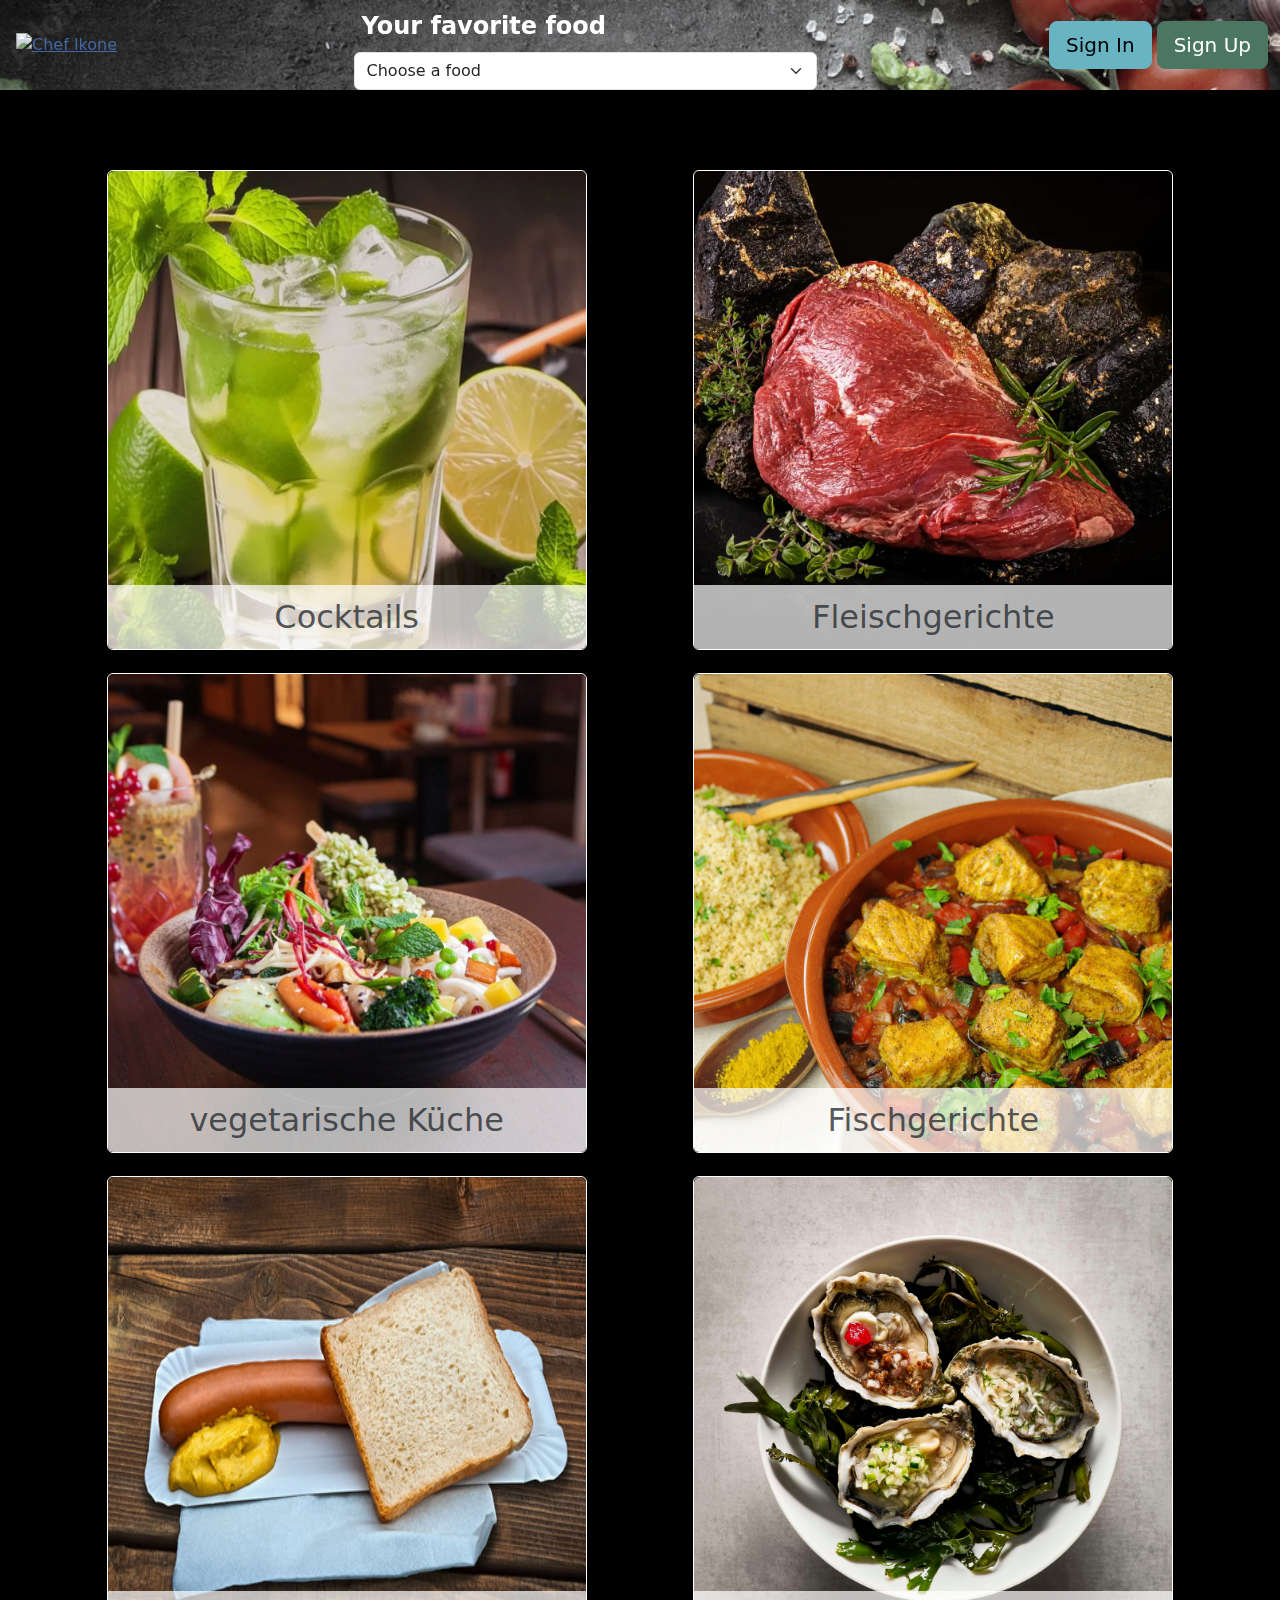
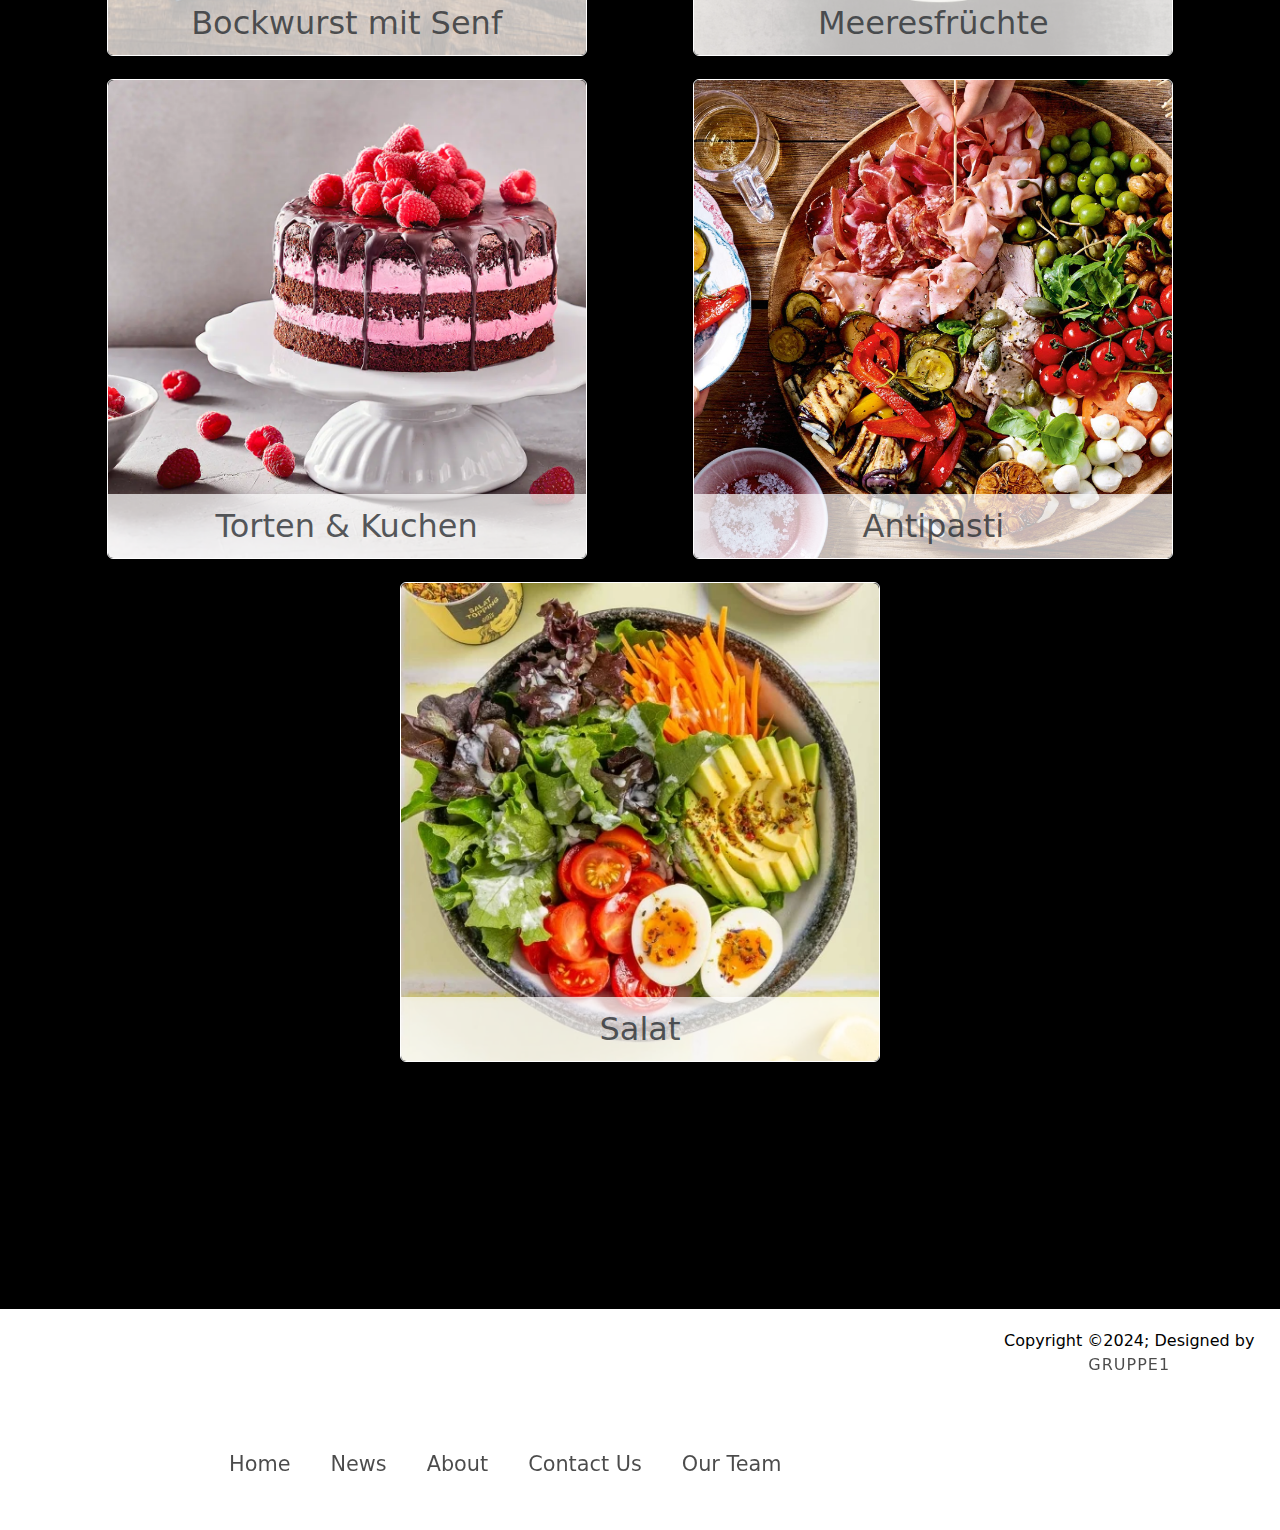
==== index.html @ d2a5d8a9 "michal3" ====
<!DOCTYPE html>
<html lang="en">
  <head>
    <meta charset="UTF-8" />
    <meta name="viewport" content="width=device-width, initial-scale=1.0" />
    <title>WBS cook book</title>
    <link
      href="https://cdn.jsdelivr.net/npm/bootstrap@5.3.3/dist/css/bootstrap.min.css"
      rel="stylesheet"
      integrity="sha384-QWTKZyjpPEjISv5WaRU9OFeRpok6YctnYmDr5pNlyT2bRjXh0JMhjY6hW+ALEwIH"
      crossorigin="anonymous"
    />
    <link
      rel="stylesheet"
      href="https://cdnjs.cloudflare.com/ajax/libs/font-awesome/6.5.2/css/all.min.css"
      integrity="sha512-SnH5WK+bZxgPHs44uWIX+LLJAJ9/2PkPKZ5QiAj6Ta86w+fsb2TkcmfRyVX3pBnMFcV7oQPJkl9QevSCWr3W6A=="
      crossorigin="anonymous"
      referrerpolicy="no-referrer"
    />
    <link rel="stylesheet" href="style.css" />
  </head>
  <body class="bg-black">
    <!-- <img class="bg-img" src="img/incredients.avif" alt="" /> -->
    <header class="header">
      <nav class="navbar text-white m-0 p-0 ">
        <div
          class="d-flex container-fluid"        >
        <!-- <h1 class="text-primary">[thecookbook]</h1> -->
          <div id="home" class="m-0 p-0">
            <a href="#"
              ><img
                src="./Lustige Logos/pngwing.com.png"
                class="img-fluid w-25 p-1"
                alt="Chef Ikone"
            /></a>
          </div>
          <div>
            <label class="p-2 fs-4 text fw-bold" for="hr-select">Your favorite food </label> <br />
            <select class="form-select" id="recipe-choice" name="foods" id="hr-select">
              <option>Choose a food</option>
              <hr />
              <optgroup label="Cocktails">
                <option class="recipe" value="Tequila Sunrise">
                  Tequila Sunrise
                </option>
                <option class="recipe" value="mojito.html">Mojito</option>
              </optgroup>
              <hr />
              <optgroup label="Fleischgerichte">
                <option class="recipe" value="krustbraten.html">
                  Krustenbraten
                </option>
              </optgroup>
              <hr />
              <optgroup label="Vegetarische Küche">
                <option value="tortellini.html">
                  Vegetarische Tortellini-Pfanne
                </option>
                <option value="Gnocchi aus dem Ofen in Paprika-Tomaten-Sauce">
                  Gnocchi aus dem Ofen in Paprika-Tomaten-Sauce
                </option>
              </optgroup>
              <hr />
              <optgroup label="Fischgerichte">
                <option value="kabeljau.html">
                  Kabeljau in Senfsauce
                </option>
              </optgroup>
              <optgroup label="Bockwurst mit Senf">
                <option class="recipe" value="Bockwurst mit Senf">
                  Bockwurst mit Senf"
                </option>
              </optgroup>
              <optgroup label="Meeresfrüchte">
                <option value="meeresfrüchte.html">
                  Paella mit Meeresfrüchten
                </option>
              </optgroup>
              <optgroup label="Torten & Kuchen">
                <option class="recipe" value="zitronenkuchen.html">
                  Zitronenkuchen
                </option>
              </optgroup>
              <optgroup label="Antipasti">
                <option value="Eingelegte Champignons">
                  Eingelegte Champignons
                </option>
              </optgroup>
              <optgroup label="Salat">
                <option value="linsensalat.html">
                  Rote Linsen-Salat mit Roter Bete
                </option>
              </optgroup>
            </select>
          </div>
        
          <div>
            <button type="button" class="btn btn-info btn-lg">Sign In</button>
            <button type="button" class="btn btn-success btn-lg">Sign Up</button>
          </div>
        </div>
        </div>
      </nav>
    </header>
    <main>
      <section class="gallery d-flex">
        <section class="gallery-item">
          <a href="#">
            <figure class="figure">
            <img
              src="img/Cocktail_Mojito.png"
              class="figure-img img-fluid rounded"
              alt="a cocktail glas with mojito"
            />
            <figcaption class="figure-caption text-center">
              Cocktails
            </figcaption>
          </figure>
        </a>
          
        </section>
        <section class="gallery-item">
          <a href="#">
            <figure class="figure">
              <img
                src="img/Fleisch.webp"
                class="figure-img img-fluid rounded"
                alt="a tasty steak on a stone"
              />
              <figcaption class="figure-caption text-center">
                Fleischgerichte
              </figcaption>
            </figure>
          </a>
        </section>
        <section class="gallery-item">
          <a href="#">
            <figure class="figure">
              <img
                src="img/veggie.jpg"
                class="figure-img img-fluid rounded"
                alt="a bowl with vegetarian salad"
              />
              <figcaption class="figure-caption text-center">
                vegetarische Küche
              </figcaption>
            </figure>
          </a>
        </section>
        <section class="gallery-item">
          <a href="#">
            <figure class="figure">
              <img
                src="img/Fisch.jpg"
                class="figure-img img-fluid rounded"
                alt="a bowl with an indian fish dish"
              />
              <figcaption class="figure-caption text-center">
                Fischgerichte
              </figcaption>
            </figure>
          </a>
        </section>
        <section class="gallery-item">
          <a href="#">
            <figure class="figure">
              <img
                src="img/Bocke.jpg"
                class="figure-img img-fluid rounded"
                alt="ne Bocke mit Senf"
              />
              <figcaption class="figure-caption text-center">
                Bockwurst mit Senf
              </figcaption>
            </figure>
          </a>
        </section>
        <section class="gallery-item">
          <a href="#">
            <figure class="figure">
              <img
                src="img/sea-fruits.jpg"
                class="figure-img img-fluid rounded"
                alt="a bowl with shells"
              />
              <figcaption class="figure-caption text-center">
                Meeresfrüchte
              </figcaption>
            </figure>
          </a>
        </section>
        <section class="gallery-item">
          <a href="#">
            <figure class="figure">
              <img
                src="img/torte.webp"
                class="figure-img img-fluid rounded"
                alt="a ckae with raspberries"
              />
              <figcaption class="figure-caption text-center">
                Torten & Kuchen
              </figcaption>
            </figure>
          </a>
        </section>
        <section class="gallery-item">
          <a href="#">
            <figure class="figure">
              <img
                src="img/antipasti.jpg"
                class="figure-img img-fluid rounded"
                alt="two plates with anti pasti"
              />
              <figcaption class="figure-caption text-center">
                Antipasti
              </figcaption>
            </figure>
          </a>
        </section>
        <section class="gallery-item">
          <a href="#">
            <figure class="figure">
              <img
                src="img/Salat.webp"
                class="figure-img img-fluid rounded"
                alt="a bowl with salad"
              />
              <figcaption class="figure-caption text-center">Salat</figcaption>
            </figure>
          </a>
        </section>
      </section>
      <iframe id="iframe" class="rounded" src="" frameborder="0" scrolling="no"></iframe>
    </main>
    <footer class="d-flex bg-white text-black">
      <div class="footerContainer">
        <div class="socialIcons">
          <a href="https://m.facebook.com/login/?locale=de_DE"
            ><i class="fa-brands fa-facebook"></i
          ></a>
          <a href="https://www.instagram.com/"
            ><i class="fa-brands fa-instagram"></i
          ></a>
          <a href="https://twitter.com/?lang=de"
            ><i class="fa-brands fa-twitter"></i
          ></a>
          <a href="https://myaccount.google.com/?nlr=1"
            ><i class="fa-brands fa-google-plus"></i
          ></a>
          <a href="https://www.youtube.com/"
            ><i class="fa-brands fa-youtube"></i
          ></a>
        </div>
        <div class="footerNav">
          <ul>
            <li><a href="" class="text-black">Home</a></li>
            <li><a href="" class="text-black">News</a></li>
            <li><a href="" class="text-black">About</a></li>
            <li><a href="" class="text-black">Contact Us</a></li>
            <li><a href="" class="text-black">Our Team</a></li>
          </ul>
        </div>
      </div>
      <div class="footerBottom bg-white">
        <p class="text-black">
          Copyright &copy;2024; Designed by
          <span class="designer">Gruppe1</span>
        </p>
      </div>
    </footer>
    <script src="script.js"></script>
  </body>
</html>
---- style.css ----
nav {
  background-image: url("img/header-bg.jpg");
  background-repeat: no-repeat;
  background-size: cover;
  filter: grayscale(0.6);
}
main {
  position: relative;
  max-width: 1600px;
  margin: 0 auto;
}
.bg-img {
  position: fixed;
  top: 0;
  width: 100%;
  filter: brightness(25%);
}
.gallery {
  align-items: center;
  flex-wrap: wrap;
  justify-content: center;
  justify-content: space-evenly;
  margin: 5rem 0;
}
/* .gallery-item {
  margin-bottom: 1rem;
} */
.figure {
  width: 30rem;
  height: 30rem;
  position: relative;
  overflow: hidden;
  border: #fff 0.1rem solid;
  border-radius: var(--bs-border-radius);
}
.img-fluid {
  width: auto;
  height: 100%;
  transition: all 0.3s linear;
}
.figure-img:hover {
  transform: scale(1.2);
  transition: all 0.3s linear;
}
.figure-caption {
  position: absolute;
  bottom: 0;
  width: 100%;
  padding: 0.5rem;
  font-size: 2rem;
  background-color: rgba(255, 255, 255, 0.7);
}
#iframe {
  display: flex;
  visibility: hidden;
  background-color: #fff;
  max-width: 1600px;
  width: 100%;
  height: 0;
  padding: 2rem;
  margin: 5rem auto;
}
.footerContainer {
  width: 100%;
  padding: 70px 30px 20px;
}
.socialIcons {
  display: flex;
  justify-content: center;
}
.socialIcons a {
  text-decoration: none;
  padding: 10px;
  background-color: white;
  margin: 10px;
  border-radius: 50%;
}
.socialIcons a i {
  font-size: 2em;
  color: rgb(0, 0, 0);
  opacity: 0, 9;
}
/* Hover affect on social media icon */
.socialIcons a:hover {
  background-color: #111;
  transition: 0.5s;
}
.socialIcons a:hover i {
  color: white;
  transition: 0.5s;
}
.footerNav {
  margin: 30px 0;
}
.footerNav ul {
  display: flex;
  justify-content: center;
  list-style-type: none;
}
.footerNav ul li a {
  color: white;
  margin: 20px;
  text-decoration: none;
  font-size: 1.3em;
  opacity: 0.7;
  transition: 0.5s;
}
.footerNav ul li a:hover {
  opacity: 1;
}
.footerBottom {
  background-color: #000;
  padding: 20px;
  text-align: center;
}
.footerBottom p {
  color: white;
}
.designer {
  opacity: 0.7;
  text-transform: uppercase;
  letter-spacing: 1px;
  font-weight: 400;
  margin: 0px 5px;
}
@media (max-width: 700px) {
  .footerNav ul {
    flex-direction: column;
  }
  .footerNav ul li {
    width: 100%;
    text-align: center;
    margin: 10px;
  }
  .socialIcons a {
    padding: 8px;
    margin: 4px;
  }
}
@media (max-width: 612px) {
  figure {
    width: 20rem;
    height: 20rem;
  }
  iframe {
    max-width: 600px;
  }
}
@media (max-width: 360px) {
  figure {
    width: 12rem;
    height: 12rem;
  }
  iframe {
    max-width: 350px;
  }
  .figure-caption {
    font-size: 1.2rem;
  }
}
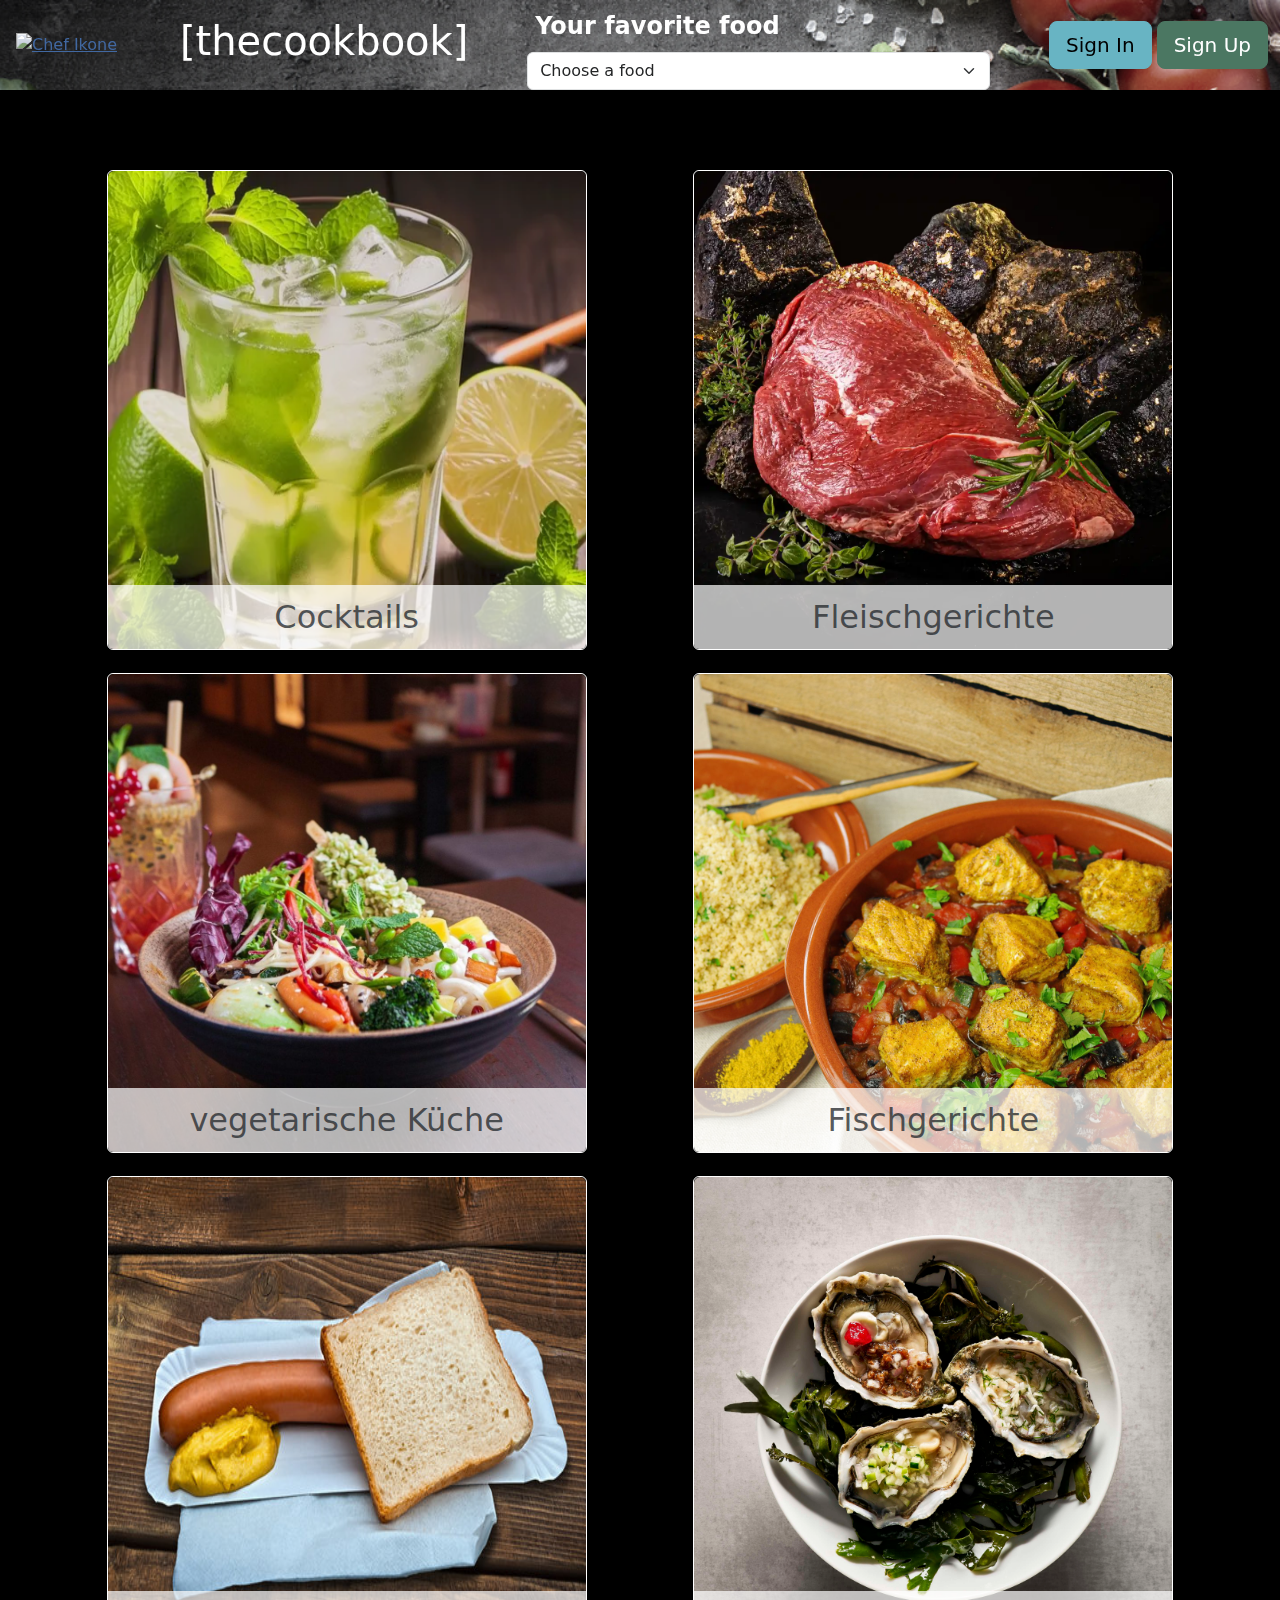
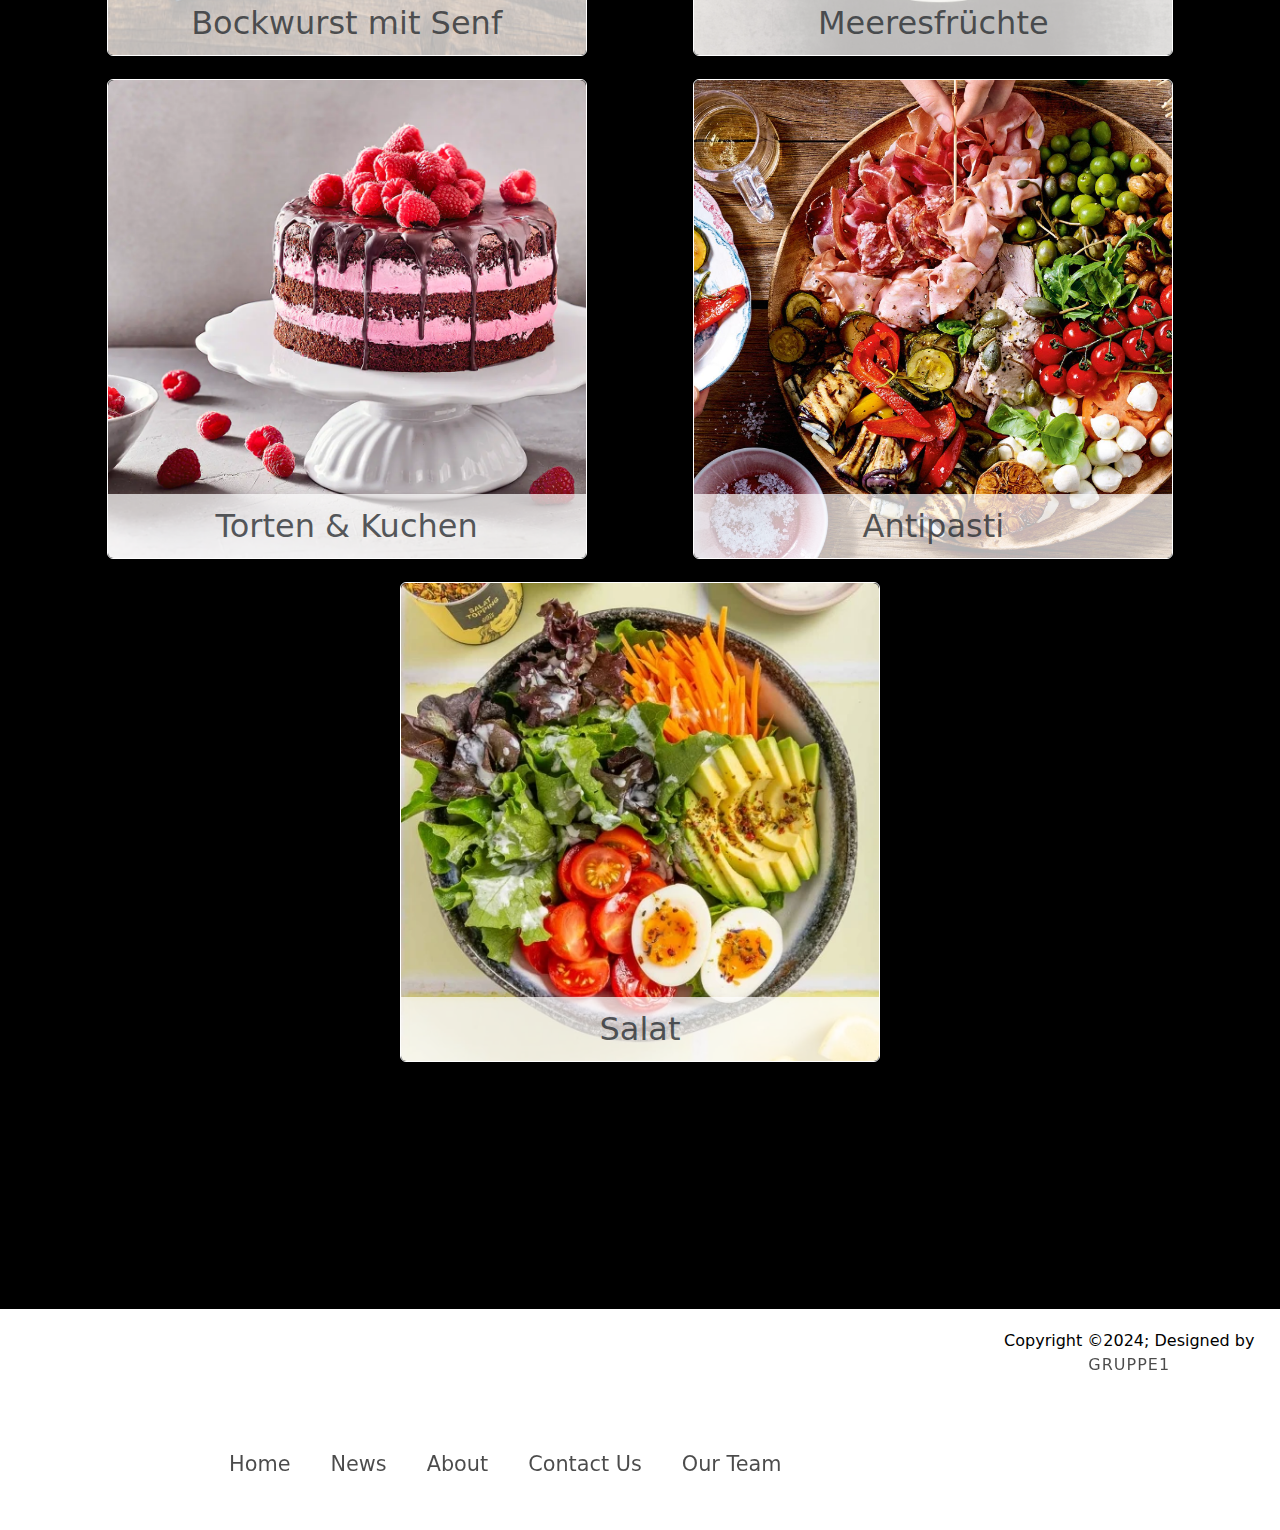
==== commit 04736c4d: "Merge branch 'main' of github.com:FrankJF-00/WBS-cookbook" ====
--- a/index.html
+++ b/index.html
@@ -3,7 +3,7 @@
   <head>
     <meta charset="UTF-8" />
     <meta name="viewport" content="width=device-width, initial-scale=1.0" />
-    <title>WBS cook book</title>
+    <title>[thecookbook]</title>
     <link
       href="https://cdn.jsdelivr.net/npm/bootstrap@5.3.3/dist/css/bootstrap.min.css"
       rel="stylesheet"
@@ -25,7 +25,6 @@
       <nav class="navbar text-white m-0 p-0 ">
         <div
           class="d-flex container-fluid"        >
-        <!-- <h1 class="text-primary">[thecookbook]</h1> -->
           <div id="home" class="m-0 p-0">
             <a href="#"
               ><img
@@ -34,16 +33,17 @@
                 alt="Chef Ikone"
             /></a>
           </div>
+          <h1>[thecookbook]</h1>
           <div>
             <label class="p-2 fs-4 text fw-bold" for="hr-select">Your favorite food </label> <br />
             <select class="form-select" id="recipe-choice" name="foods" id="hr-select">
               <option>Choose a food</option>
               <hr />
               <optgroup label="Cocktails">
-                <option class="recipe" value="Tequila Sunrise">
+                <option class="recipe" value="coktails2.html">
                   Tequila Sunrise
                 </option>
-                <option class="recipe" value="mojito.html">Mojito</option>
+                <option class="recipe" value="cocktails.html">Mojito</option>
               </optgroup>
               <hr />
               <optgroup label="Fleischgerichte">
@@ -56,7 +56,7 @@
                 <option value="tortellini.html">
                   Vegetarische Tortellini-Pfanne
                 </option>
-                <option value="Gnocchi aus dem Ofen in Paprika-Tomaten-Sauce">
+                <option value="Gnocchi.html">
                   Gnocchi aus dem Ofen in Paprika-Tomaten-Sauce
                 </option>
               </optgroup>
--- a/style.css
+++ b/style.css
@@ -49,6 +49,25 @@
   padding: 0.5rem;
   font-size: 2rem;
   background-color: rgba(255, 255, 255, 0.7);
+}
+@media (max-width: 612px) {
+  figure {
+    width: 20rem;
+    height: 20rem;
+  }
+}
+@media (max-width: 360px) {
+  figure {
+    width: 12rem;
+    height: 12rem;
+  }
+  .figure-caption {
+    font-size: 1.2rem;
+  }
+}
+
+footer {
+  background-color: #0a0a0a;
 }
 #iframe {
   display: flex;
@@ -137,6 +156,7 @@
     margin: 4px;
   }
 }
+
 @media (max-width: 612px) {
   figure {
     width: 20rem;
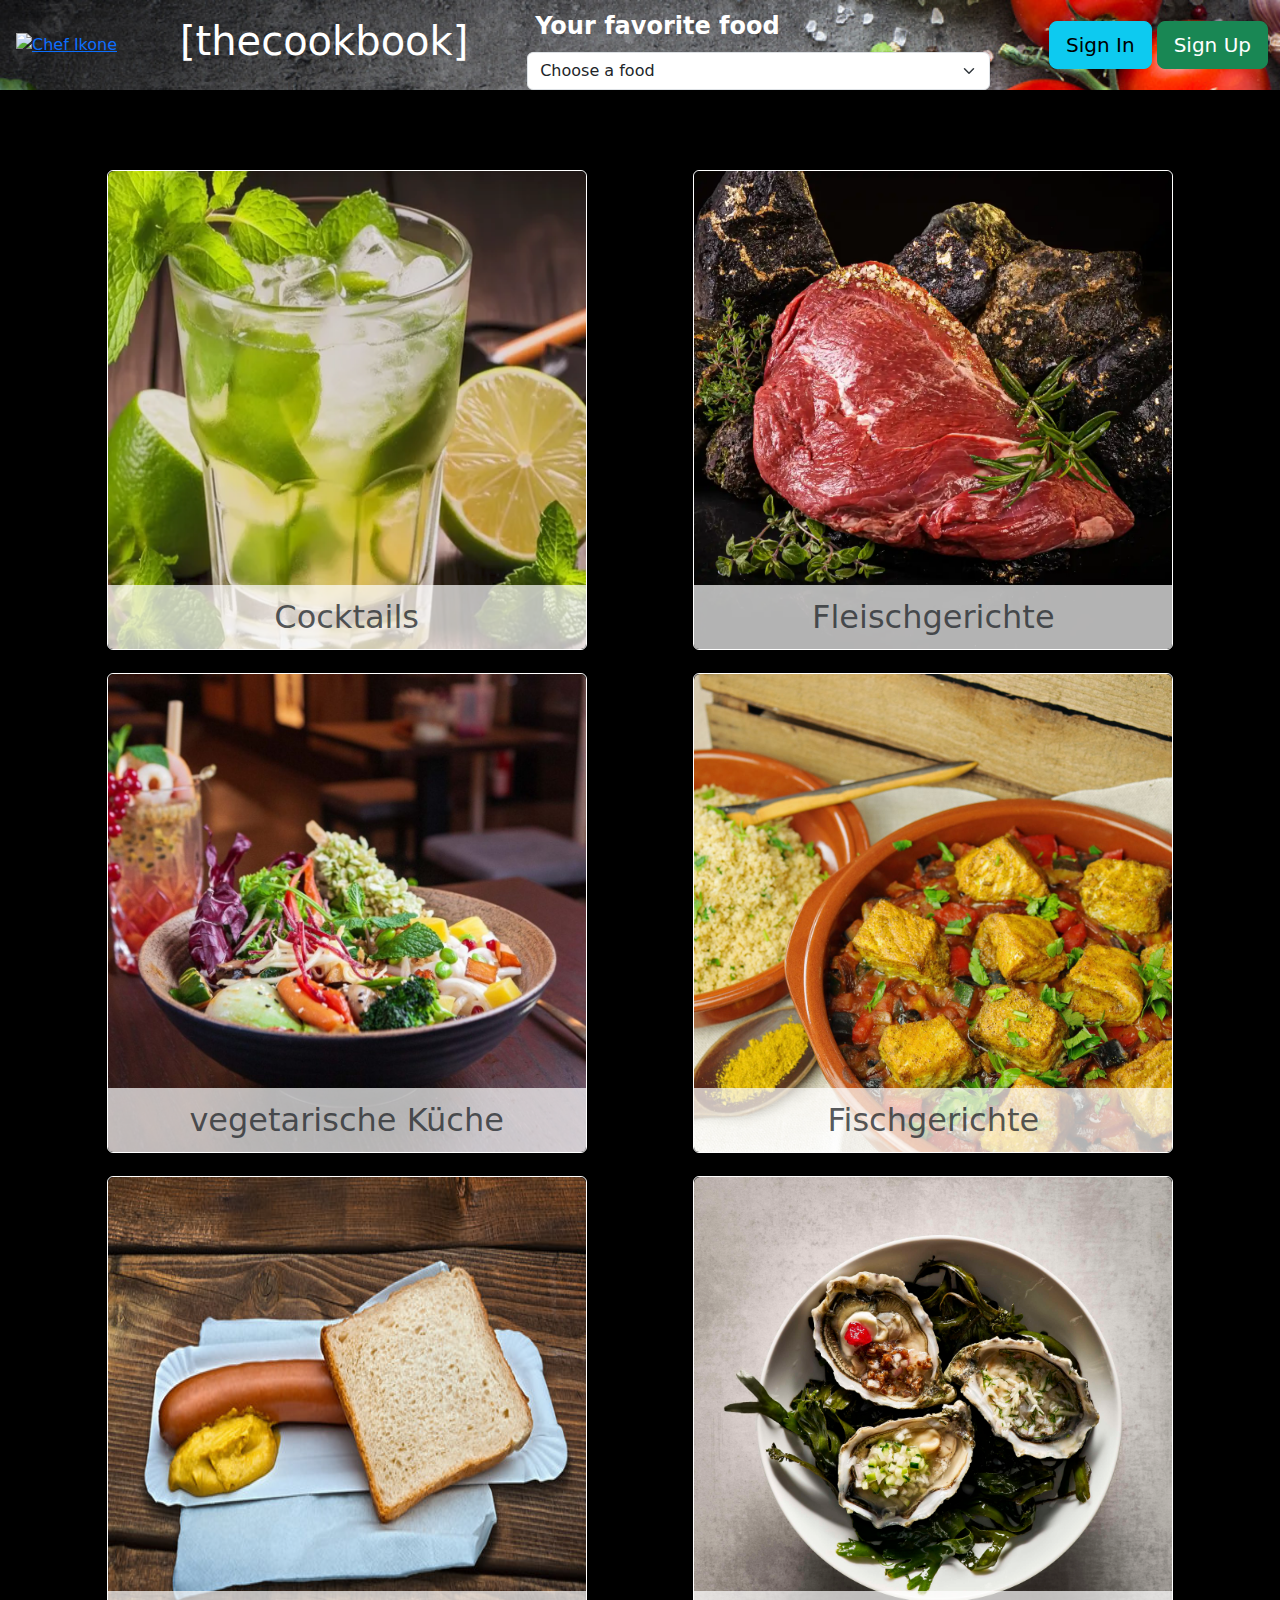
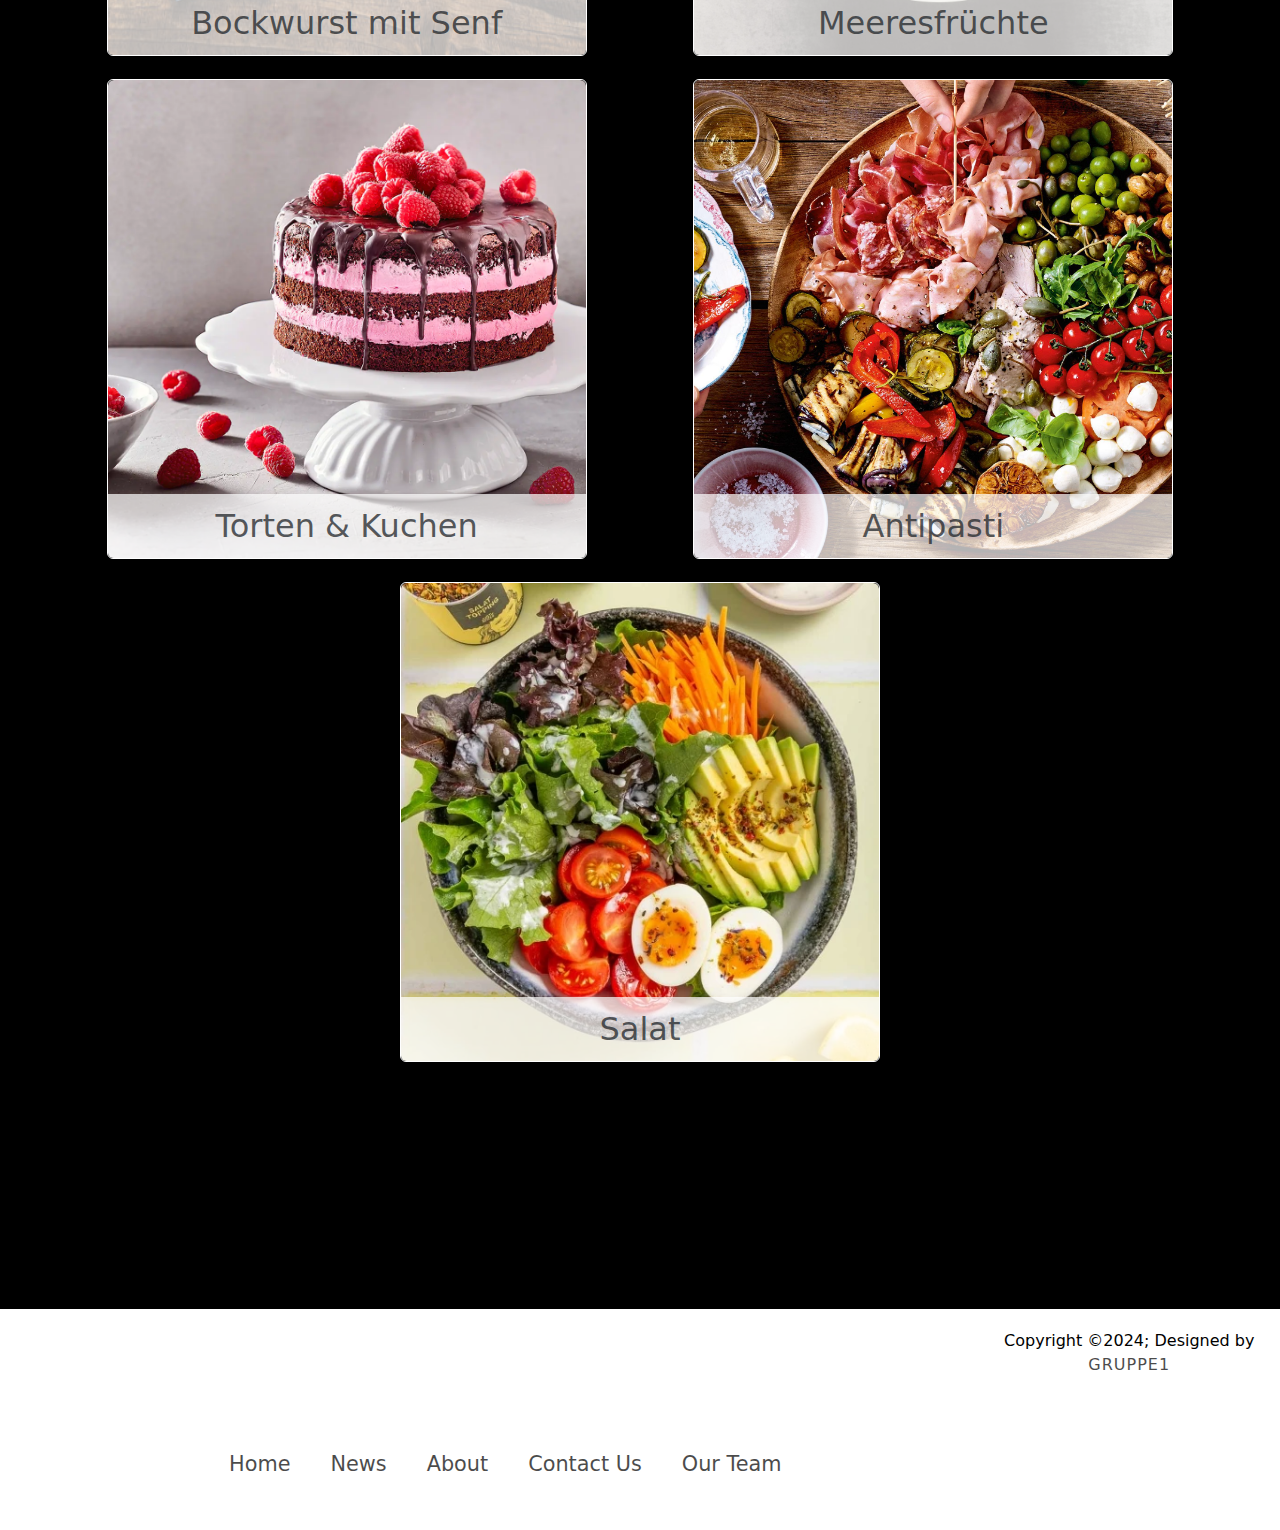
==== commit 3e4b16f6: "Merge pull request #25 from FrankJF-00/another-branch" ====
--- a/index.html
+++ b/index.html
@@ -20,7 +20,6 @@
     <link rel="stylesheet" href="style.css" />
   </head>
   <body class="bg-black">
-    <!-- <img class="bg-img" src="img/incredients.avif" alt="" /> -->
     <header class="header">
       <nav class="navbar text-white m-0 p-0 ">
         <div
--- a/style.css
+++ b/style.css
@@ -2,7 +2,6 @@
   background-image: url("img/header-bg.jpg");
   background-repeat: no-repeat;
   background-size: cover;
-  filter: grayscale(0.6);
 }
 main {
   position: relative;
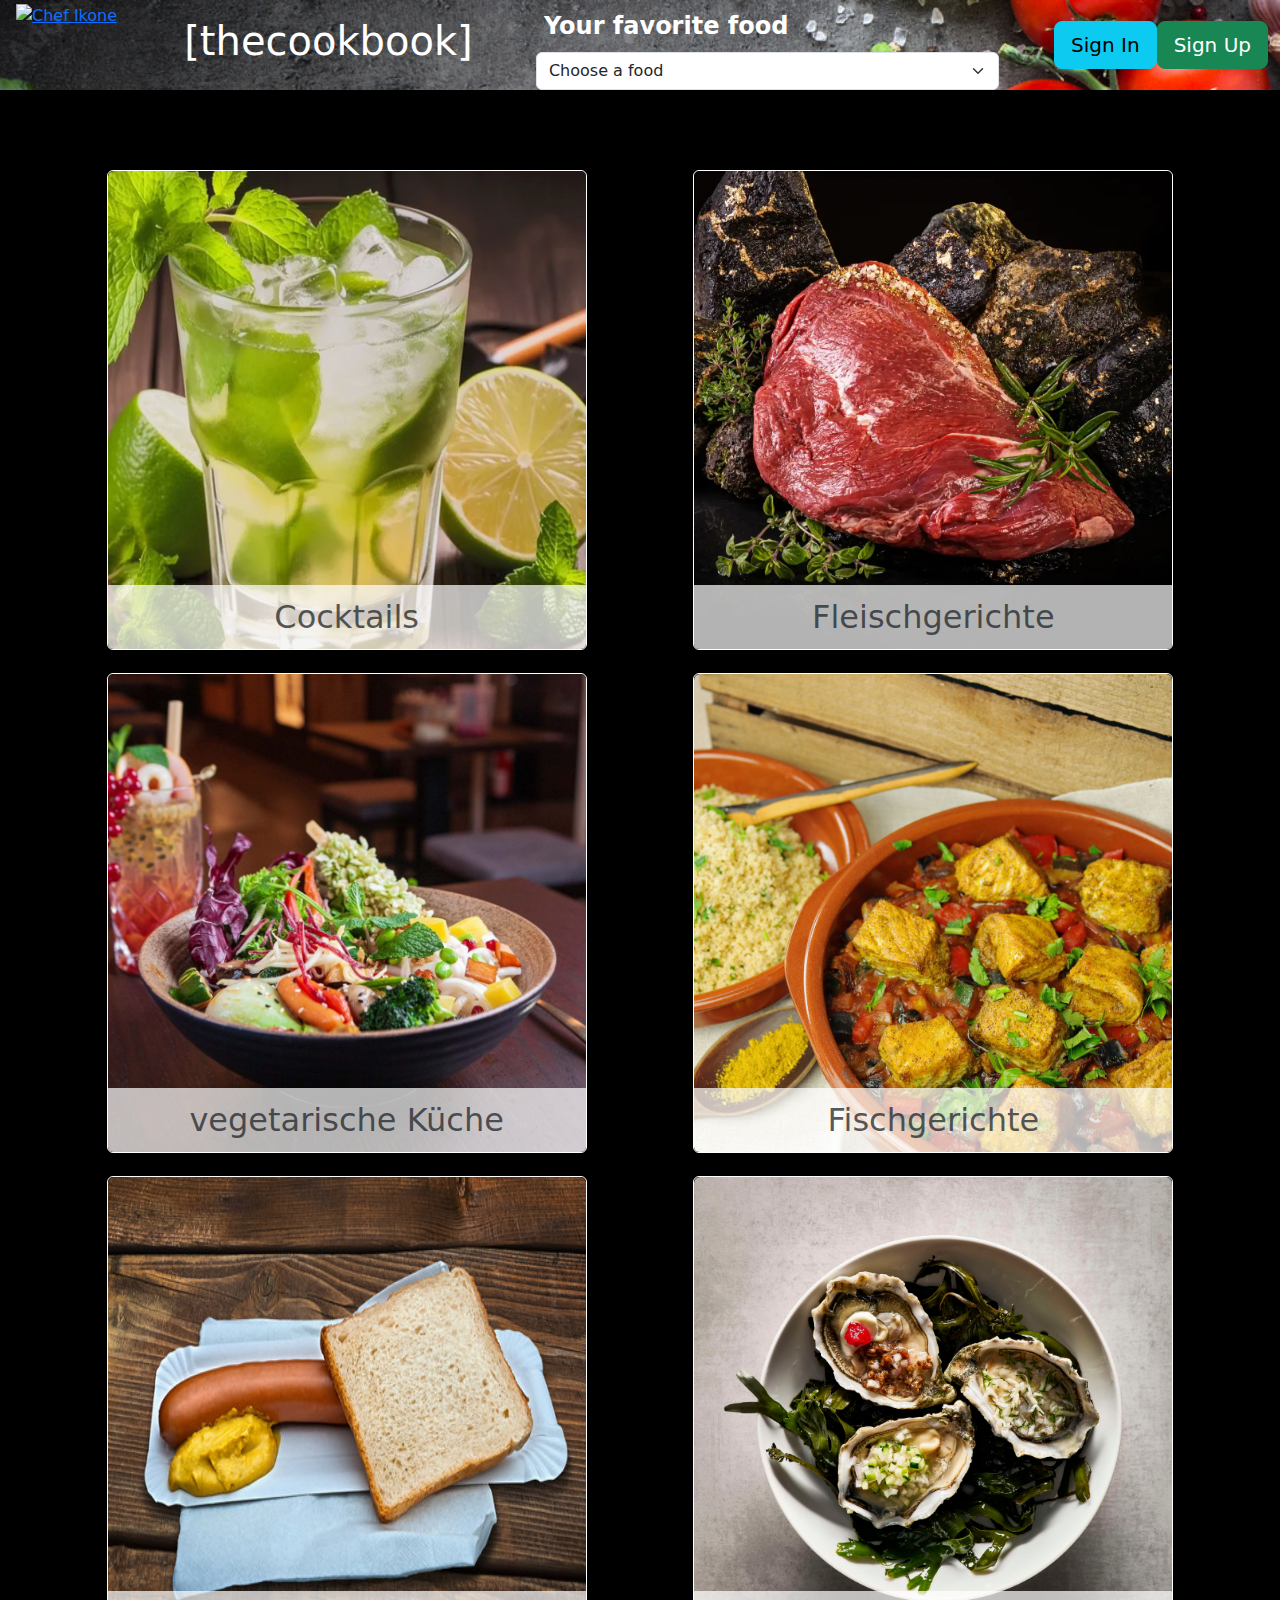
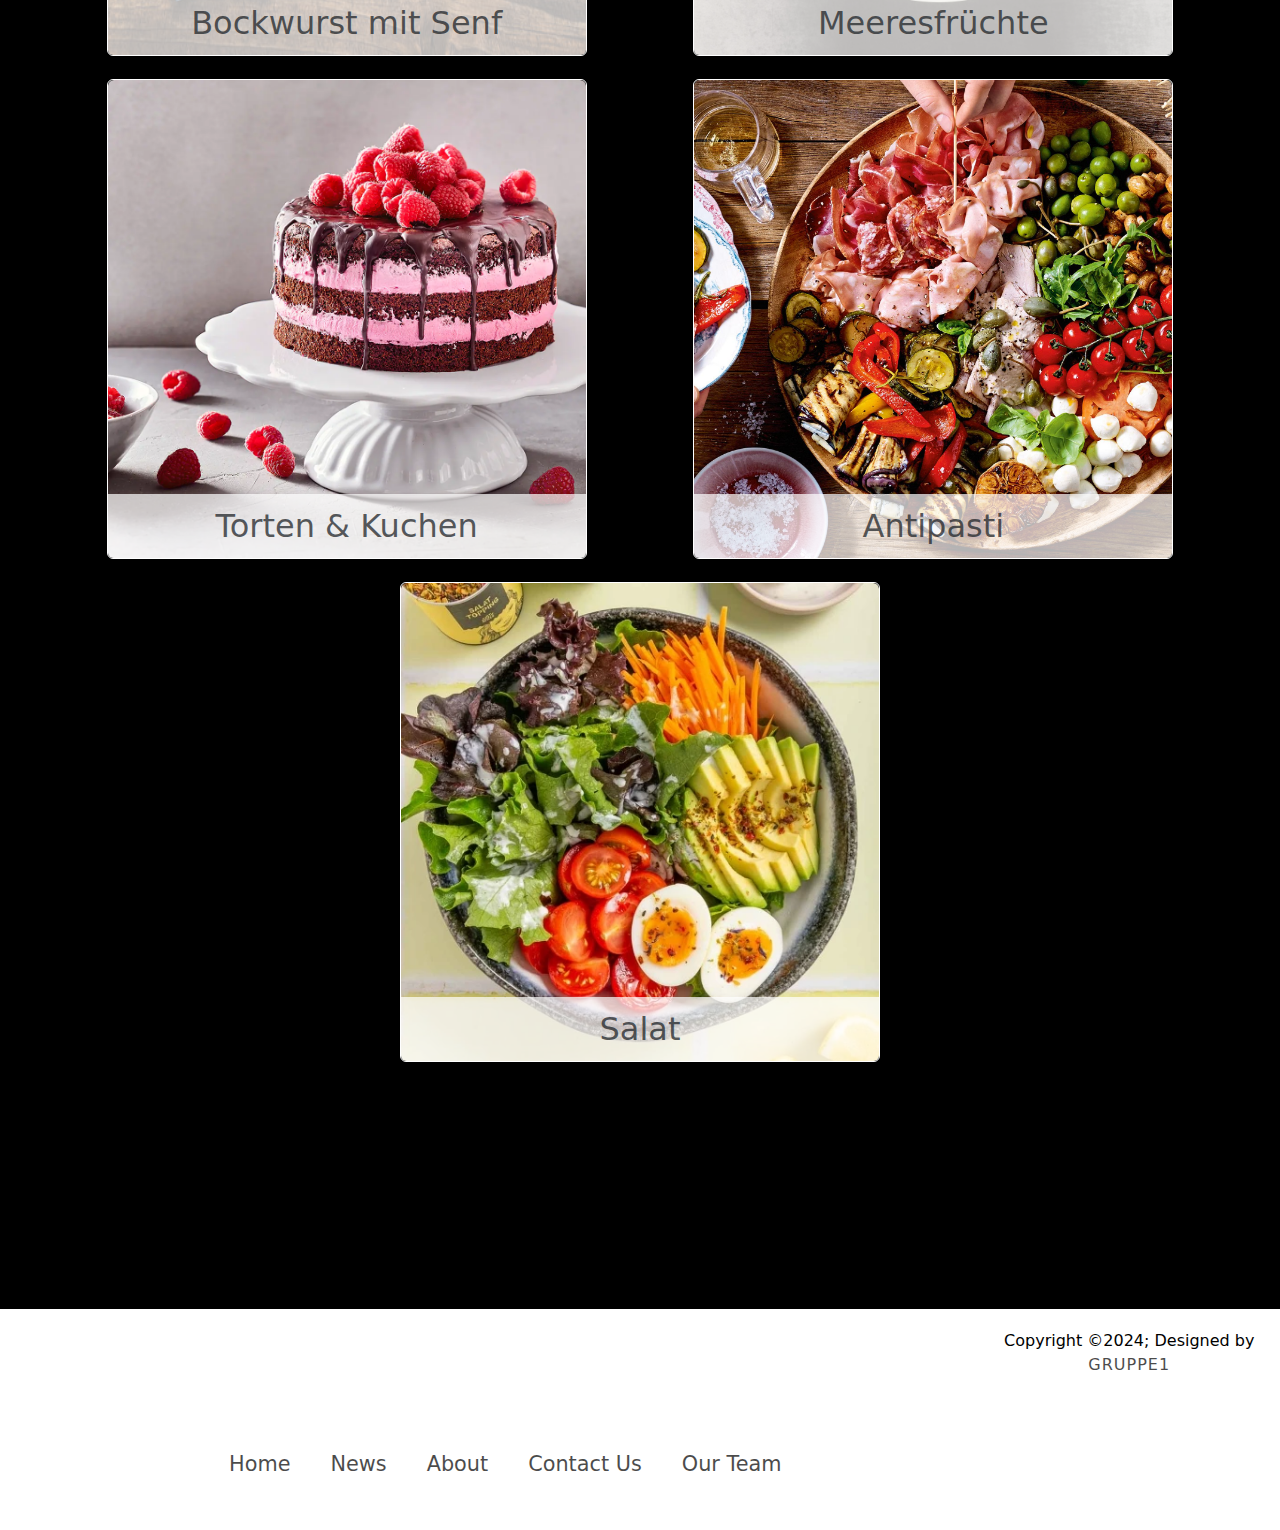
==== commit 81d1c11f: "michal6" ====
--- a/index.html
+++ b/index.html
@@ -21,18 +21,21 @@
   </head>
   <body class="bg-black">
     <header class="header">
-      <nav class="navbar text-white m-0 p-0 ">
+      <nav class="d-flex container-fit text-white m-0 p-0 ">
         <div
-          class="d-flex container-fluid"        >
+          class="d-flex justify-content-between container-fluid"        >
           <div id="home" class="m-0 p-0">
             <a href="#"
               ><img
                 src="./Lustige Logos/pngwing.com.png"
-                class="img-fluid w-25 p-1"
+                class="img-fluid p-1"
                 alt="Chef Ikone"
+                style="width:25%; height: auto;"
             /></a>
           </div>
-          <h1>[thecookbook]</h1>
+          <div class="p-2 d-flex align-items-center">
+            <h1>[thecookbook]</h1>
+          </div>
           <div>
             <label class="p-2 fs-4 text fw-bold" for="hr-select">Your favorite food </label> <br />
             <select class="form-select" id="recipe-choice" name="foods" id="hr-select">
@@ -81,7 +84,7 @@
                 </option>
               </optgroup>
               <optgroup label="Antipasti">
-                <option value="Eingelegte Champignons">
+                <option value="eingelegte-champignons.html">
                   Eingelegte Champignons
                 </option>
               </optgroup>
@@ -93,7 +96,7 @@
             </select>
           </div>
         
-          <div>
+          <div class="d-flex align-items-center">
             <button type="button" class="btn btn-info btn-lg">Sign In</button>
             <button type="button" class="btn btn-success btn-lg">Sign Up</button>
           </div>
--- a/style.css
+++ b/style.css
@@ -177,3 +177,4 @@
     font-size: 1.2rem;
   }
 }
+
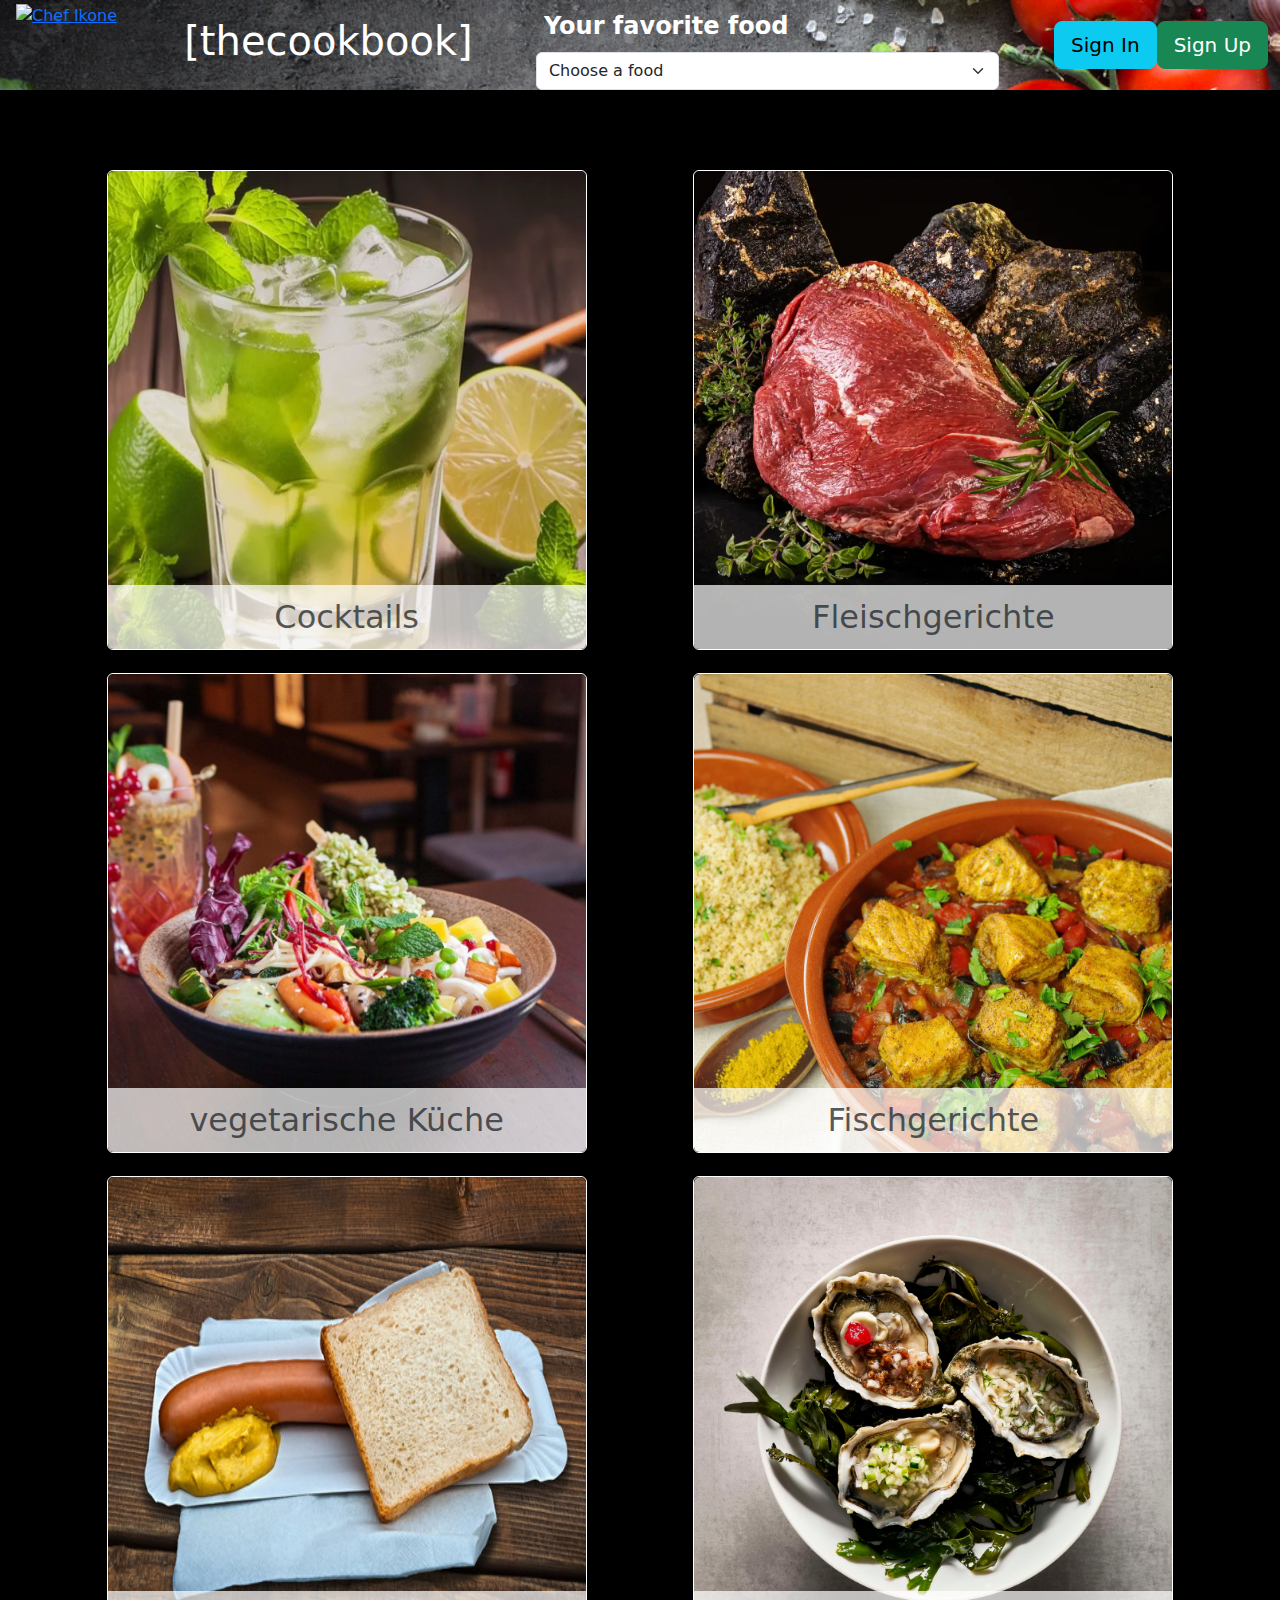
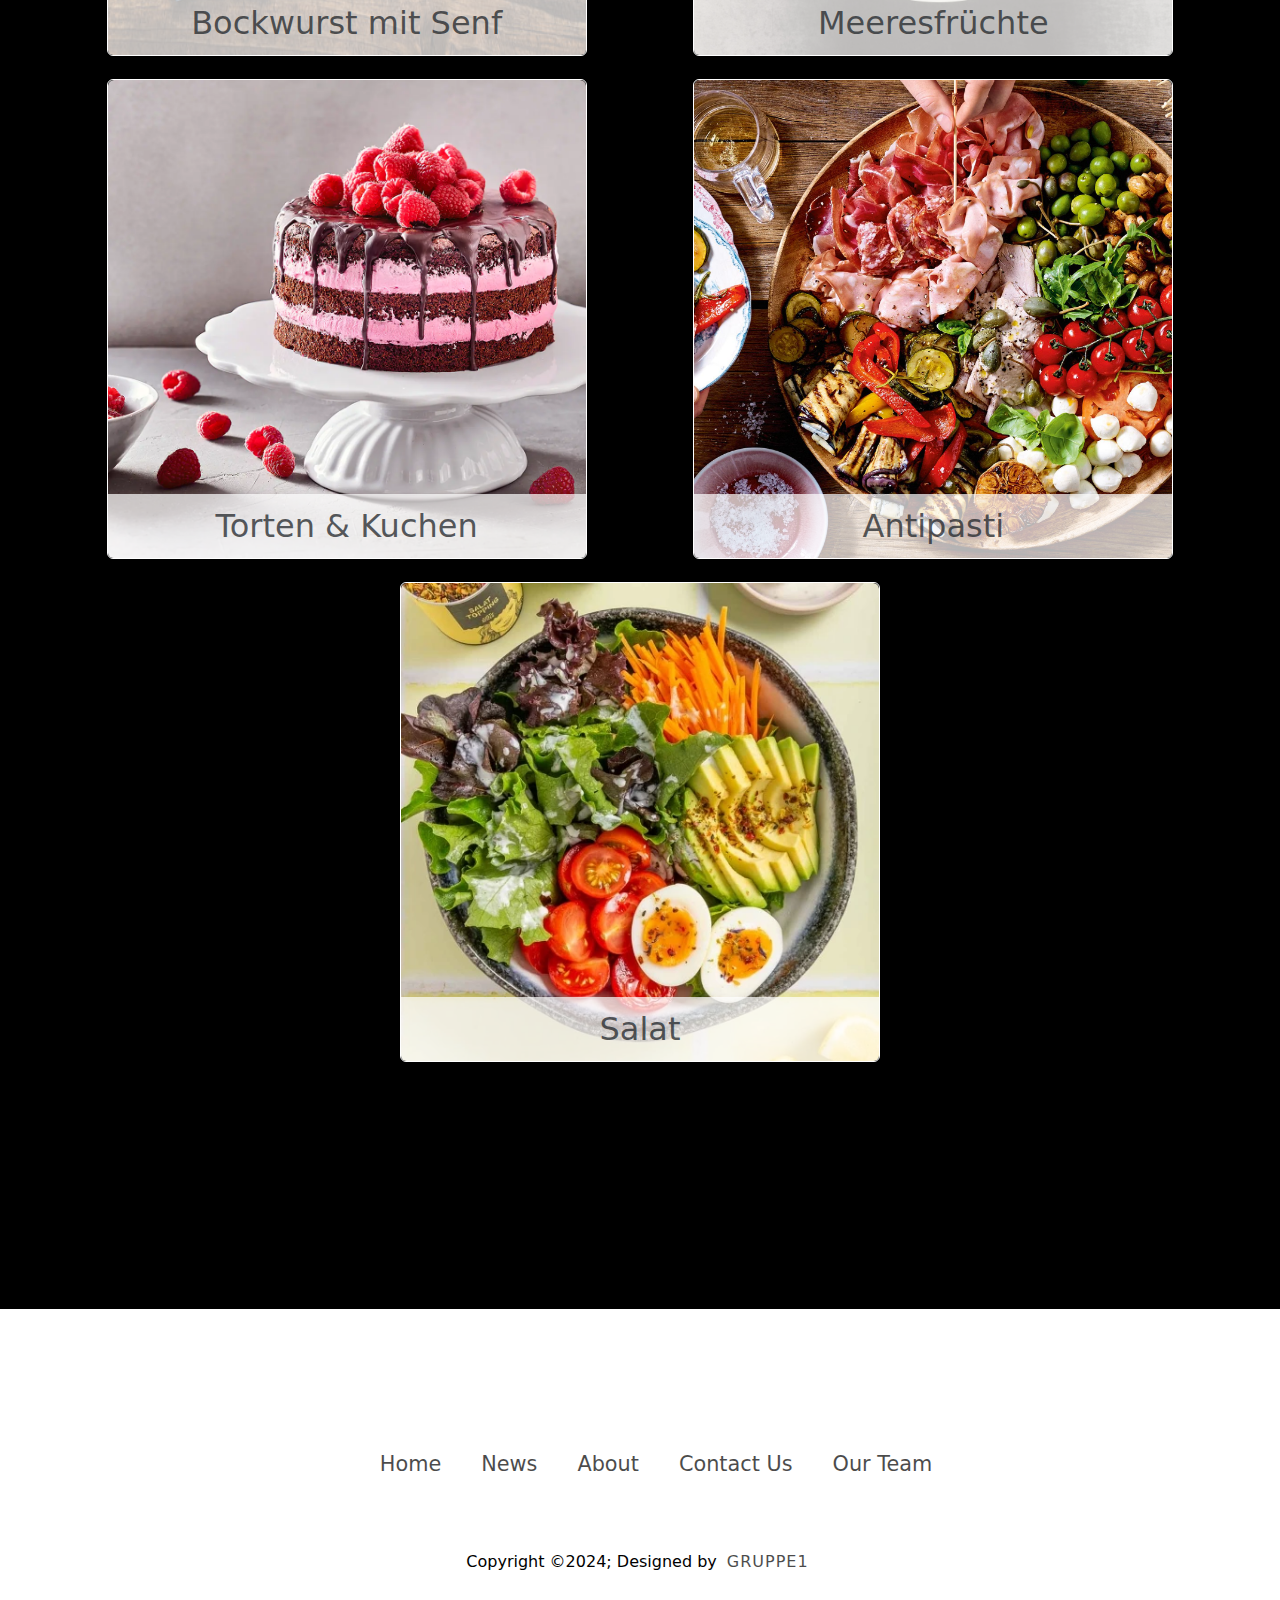
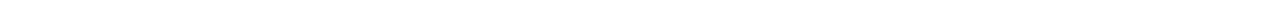
==== commit 6adf73f5: "Merge pull request #34 from FrankJF-00/branchMichal9" ====
--- a/index.html
+++ b/index.html
@@ -68,26 +68,31 @@
                   Kabeljau in Senfsauce
                 </option>
               </optgroup>
+              <hr />
               <optgroup label="Bockwurst mit Senf">
                 <option class="recipe" value="Bockwurst mit Senf">
                   Bockwurst mit Senf"
                 </option>
               </optgroup>
+              <hr />
               <optgroup label="Meeresfrüchte">
                 <option value="meeresfrüchte.html">
                   Paella mit Meeresfrüchten
                 </option>
               </optgroup>
+              <hr />
               <optgroup label="Torten & Kuchen">
                 <option class="recipe" value="zitronenkuchen.html">
                   Zitronenkuchen
                 </option>
               </optgroup>
+              <hr />
               <optgroup label="Antipasti">
                 <option value="eingelegte-champignons.html">
                   Eingelegte Champignons
                 </option>
               </optgroup>
+              <hr />
               <optgroup label="Salat">
                 <option value="linsensalat.html">
                   Rote Linsen-Salat mit Roter Bete
@@ -234,7 +239,7 @@
       </section>
       <iframe id="iframe" class="rounded" src="" frameborder="0" scrolling="no"></iframe>
     </main>
-    <footer class="d-flex bg-white text-black">
+    <footer class="d-flex flex-column bg-white text-black">
       <div class="footerContainer">
         <div class="socialIcons">
           <a href="https://m.facebook.com/login/?locale=de_DE"
--- a/style.css
+++ b/style.css
@@ -107,6 +107,10 @@
   color: white;
   transition: 0.5s;
 }
+footer {
+  display: flex;
+  flex-direction: column;
+}
 .footerNav {
   margin: 30px 0;
 }
@@ -140,6 +144,9 @@
   letter-spacing: 1px;
   font-weight: 400;
   margin: 0px 5px;
+}
+#portions {
+  width: 5rem;
 }
 @media (max-width: 700px) {
   .footerNav ul {
@@ -177,4 +184,3 @@
     font-size: 1.2rem;
   }
 }
-
